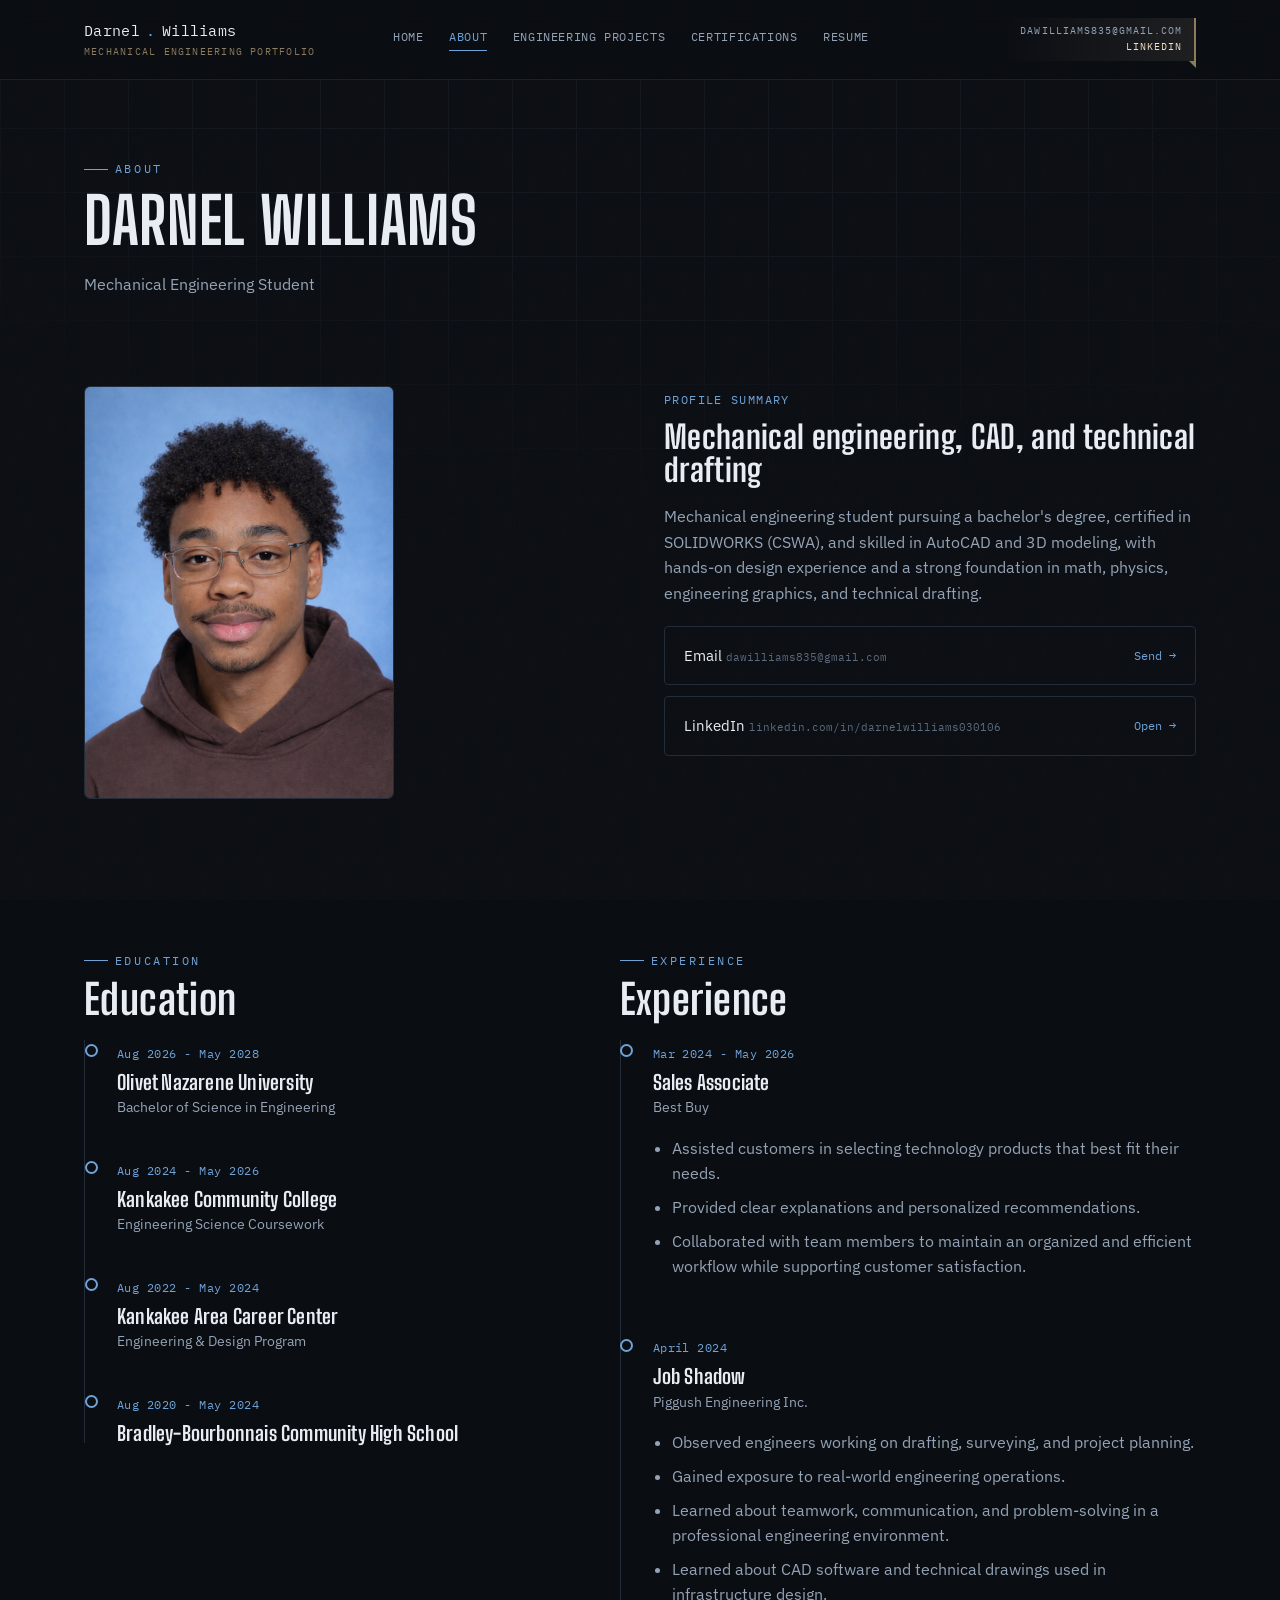
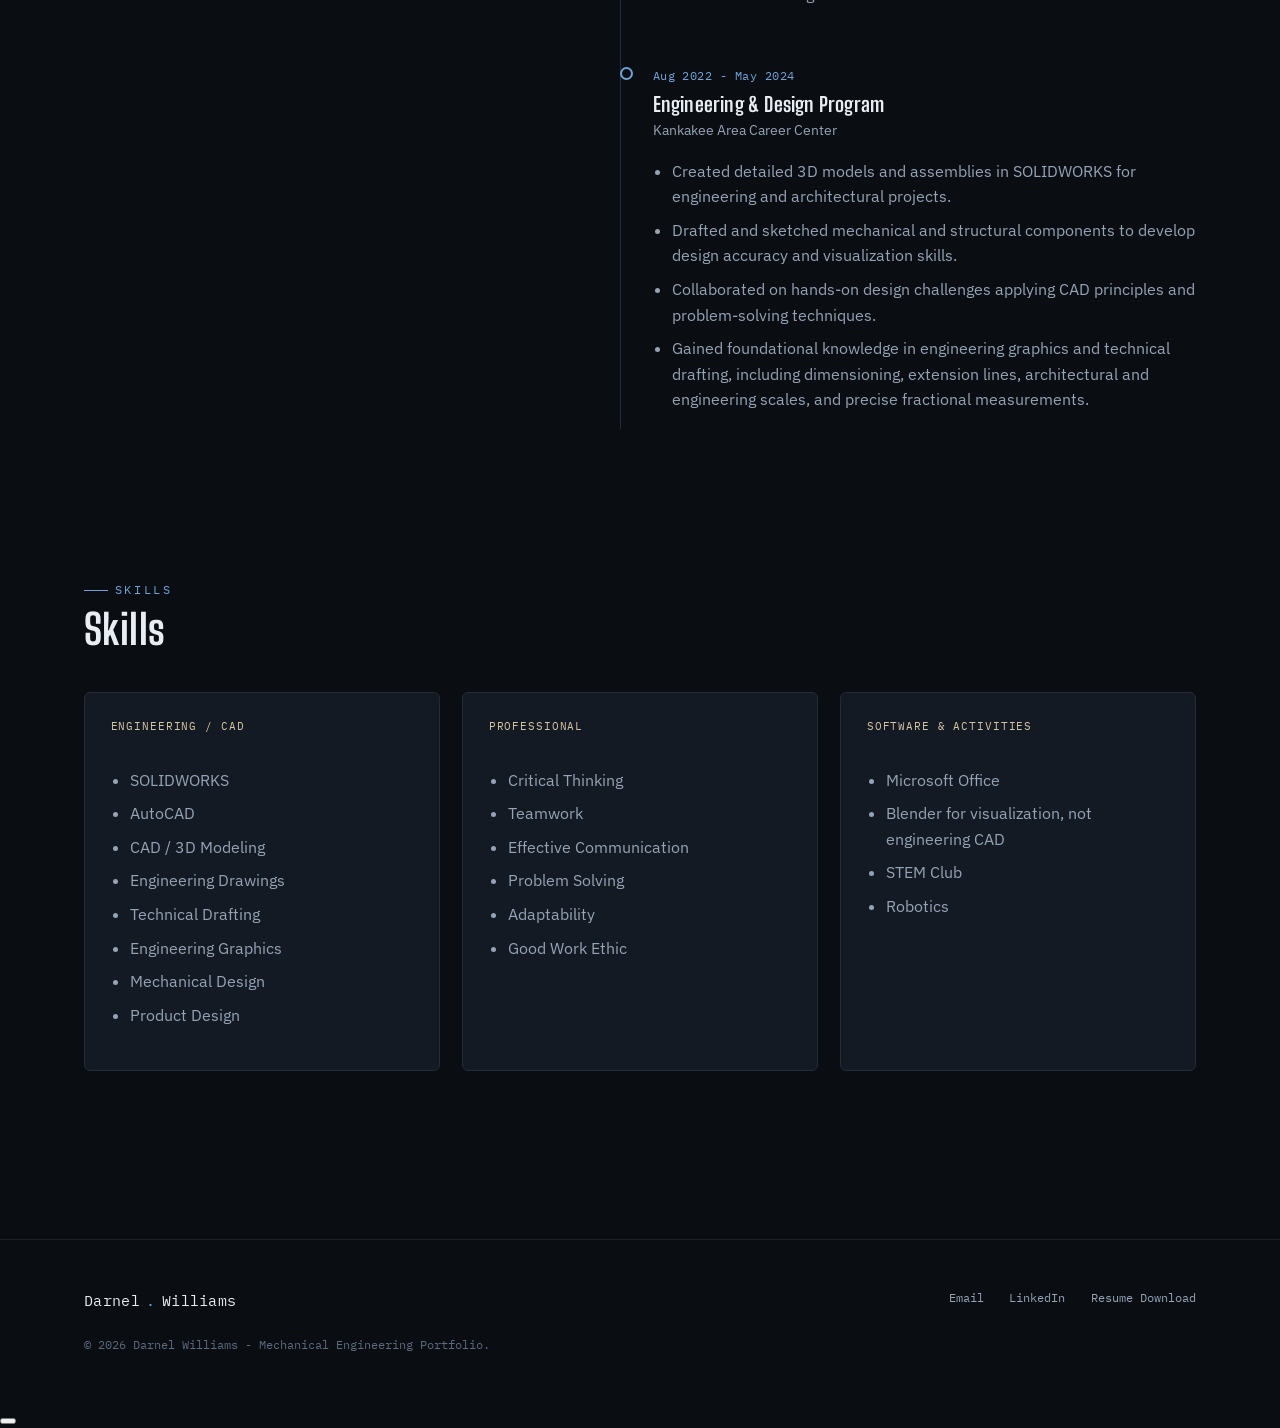
==== about.html @ dfe02fdb "Fix project gallery thumbnail layout" ====
<!DOCTYPE html>
<html lang="en">
<head>
  <meta charset="UTF-8" />
  <meta name="viewport" content="width=device-width, initial-scale=1.0" />
  <title>About - Darnel Williams</title>
  <link rel="preconnect" href="https://fonts.googleapis.com" />
  <link rel="preconnect" href="https://fonts.gstatic.com" crossorigin />
  <link href="https://fonts.googleapis.com/css2?family=Big+Shoulders:wght@500;600;700&family=IBM+Plex+Sans:wght@400;500;600&family=IBM+Plex+Mono:wght@400;500&display=swap" rel="stylesheet" />
  <link rel="stylesheet" href="css/style.css?v=20260726-project-gallery" />
</head>
<body>
  <div class="scroll-progress"></div>

  <header class="site-header">
    <div class="container nav">
      <a class="nav-brand" href="index.html">
        <span class="nav-mark">Darnel<span class="dot">.</span>Williams</span>
        <span class="nav-subtitle">Mechanical Engineering Portfolio</span>
      </a>
      <div class="nav-contact" aria-label="Contact links">
        <a href="mailto:dawilliams835@gmail.com">dawilliams835@gmail.com</a>
        <a href="https://linkedin.com/in/darnelwilliams030106/" target="_blank" rel="noopener">LinkedIn</a>
      </div>
      <nav class="nav-links" id="nav-links">
        <a href="index.html">Home</a>
        <a href="about.html">About</a>
        <a href="projects.html">Engineering Projects</a>
        <a href="certifications.html">Certifications</a>
        <a href="resume.html">Resume</a>
      </nav>
      <button class="nav-toggle" aria-label="Toggle navigation" aria-expanded="false">
        <svg width="18" height="18" viewBox="0 0 18 18" fill="none"><path d="M1 4H17M1 9H17M1 14H17" stroke="currentColor" stroke-width="1.5"/></svg>
      </button>
    </div>
  </header>

  <main>
    <section class="page-intro">
      <div class="container">
        <span class="eyebrow reveal">About</span>
        <h1 class="page-title reveal reveal-delay-1">Darnel Williams</h1>
        <p class="page-desc reveal reveal-delay-2">Mechanical Engineering Student</p>
      </div>
    </section>

    <section class="section">
      <div class="container two-col">
        <div class="reveal">
          <div class="project-hero-media profile-photo">
            <img src="assets/images/profile/profile.png" alt="Portrait of Darnel Williams" />
          </div>
        </div>
        <div class="reveal reveal-delay-1">
          <span class="detail-label">Profile Summary</span>
          <h2 class="detail-title">Mechanical engineering, CAD, and technical drafting</h2>
          <div class="detail-body">
            <p>Mechanical engineering student pursuing a bachelor's degree, certified in SOLIDWORKS (CSWA), and skilled in AutoCAD and 3D modeling, with hands-on design experience and a strong foundation in math, physics, engineering graphics, and technical drafting.</p>
          </div>
          <div class="download-list">
            <a class="download-row" href="mailto:dawilliams835@gmail.com">
              <span>
                <span class="download-name">Email</span>
                <span class="download-meta">dawilliams835@gmail.com</span>
              </span>
              <span class="download-link">Send &rarr;</span>
            </a>
            <a class="download-row" href="https://linkedin.com/in/darnelwilliams030106/" target="_blank" rel="noopener">
              <span>
                <span class="download-name">LinkedIn</span>
                <span class="download-meta">linkedin.com/in/darnelwilliams030106</span>
              </span>
              <span class="download-link">Open &rarr;</span>
            </a>
          </div>
        </div>
      </div>
    </section>

    <section class="section">
      <div class="container about-split">
        <div>
          <div class="section-head reveal">
            <div>
              <span class="eyebrow">Education</span>
              <h2 class="section-title">Education</h2>
            </div>
          </div>
          <div class="timeline">
            <div class="timeline-item reveal">
              <span class="timeline-date">Aug 2026 - May 2028</span>
              <h3 class="timeline-title">Olivet Nazarene University</h3>
              <p class="timeline-org">Bachelor of Science in Engineering</p>
            </div>
            <div class="timeline-item reveal">
              <span class="timeline-date">Aug 2024 - May 2026</span>
              <h3 class="timeline-title">Kankakee Community College</h3>
              <p class="timeline-org">Engineering Science Coursework</p>
            </div>
            <div class="timeline-item reveal">
              <span class="timeline-date">Aug 2022 - May 2024</span>
              <h3 class="timeline-title">Kankakee Area Career Center</h3>
              <p class="timeline-org">Engineering &amp; Design Program</p>
            </div>
            <div class="timeline-item reveal">
              <span class="timeline-date">Aug 2020 - May 2024</span>
              <h3 class="timeline-title">Bradley-Bourbonnais Community High School</h3>
            </div>
          </div>
        </div>
        <div>
          <div class="section-head reveal">
            <div>
              <span class="eyebrow">Experience</span>
              <h2 class="section-title">Experience</h2>
            </div>
          </div>
          <div class="timeline">
            <div class="timeline-item reveal">
              <span class="timeline-date">Mar 2024 - May 2026</span>
              <h3 class="timeline-title">Sales Associate</h3>
              <p class="timeline-org">Best Buy</p>
              <ul class="detail-list">
                <li>Assisted customers in selecting technology products that best fit their needs.</li>
                <li>Provided clear explanations and personalized recommendations.</li>
                <li>Collaborated with team members to maintain an organized and efficient workflow while supporting customer satisfaction.</li>
              </ul>
            </div>
            <div class="timeline-item reveal">
              <span class="timeline-date">April 2024</span>
              <h3 class="timeline-title">Job Shadow</h3>
              <p class="timeline-org">Piggush Engineering Inc.</p>
              <ul class="detail-list">
                <li>Observed engineers working on drafting, surveying, and project planning.</li>
                <li>Gained exposure to real-world engineering operations.</li>
                <li>Learned about teamwork, communication, and problem-solving in a professional engineering environment.</li>
                <li>Learned about CAD software and technical drawings used in infrastructure design.</li>
              </ul>
            </div>
            <div class="timeline-item reveal">
              <span class="timeline-date">Aug 2022 - May 2024</span>
              <h3 class="timeline-title">Engineering &amp; Design Program</h3>
              <p class="timeline-org">Kankakee Area Career Center</p>
              <ul class="detail-list">
                <li>Created detailed 3D models and assemblies in SOLIDWORKS for engineering and architectural projects.</li>
                <li>Drafted and sketched mechanical and structural components to develop design accuracy and visualization skills.</li>
                <li>Collaborated on hands-on design challenges applying CAD principles and problem-solving techniques.</li>
                <li>Gained foundational knowledge in engineering graphics and technical drafting, including dimensioning, extension lines, architectural and engineering scales, and precise fractional measurements.</li>
              </ul>
            </div>
          </div>
        </div>
      </div>
    </section>

    <section class="section">
      <div class="container">
        <div class="section-head reveal">
          <div>
            <span class="eyebrow">Skills</span>
            <h2 class="section-title">Skills</h2>
          </div>
        </div>
        <div class="card-grid">
          <div class="cert-card reveal">
            <span class="card-tag">Engineering / CAD</span>
            <ul class="detail-list">
              <li>SOLIDWORKS</li>
              <li>AutoCAD</li>
              <li>CAD / 3D Modeling</li>
              <li>Engineering Drawings</li>
              <li>Technical Drafting</li>
              <li>Engineering Graphics</li>
              <li>Mechanical Design</li>
              <li>Product Design</li>
            </ul>
          </div>
          <div class="cert-card reveal reveal-delay-1">
            <span class="card-tag">Professional</span>
            <ul class="detail-list">
              <li>Critical Thinking</li>
              <li>Teamwork</li>
              <li>Effective Communication</li>
              <li>Problem Solving</li>
              <li>Adaptability</li>
              <li>Good Work Ethic</li>
            </ul>
          </div>
          <div class="cert-card reveal reveal-delay-2">
            <span class="card-tag">Software &amp; Activities</span>
            <ul class="detail-list">
              <li>Microsoft Office</li>
              <li>Blender for visualization, not engineering CAD</li>
              <li>STEM Club</li>
              <li>Robotics</li>
            </ul>
          </div>
        </div>
      </div>
    </section>
  </main>

  <footer class="site-footer">
    <div class="container footer-grid">
      <div>
        <div class="nav-mark">Darnel<span class="dot">.</span>Williams</div>
        <p class="footer-note">&copy; <span id="year"></span> Darnel Williams - Mechanical Engineering Portfolio.</p>
      </div>
      <div class="footer-links">
        <a href="mailto:dawilliams835@gmail.com">Email</a>
        <a href="https://linkedin.com/in/darnelwilliams030106/" target="_blank" rel="noopener">LinkedIn</a>
        <a href="assets/resume/resume.pdf?v=20260710-kcc-update" download>Resume Download</a>
      </div>
    </div>
  </footer>

  <script src="js/main.js?v=20260726-project-gallery"></script>
  <script>document.getElementById("year").textContent = new Date().getFullYear();</script>
</body>
</html>
---- css/style.css ----
/* ============================================================
   Portfolio design system
   Fonts: Big Shoulders (display/technical), IBM Plex Sans (body),
          IBM Plex Mono (labels, data, code)
   ============================================================ */

:root {
  --bg: #0a0d12;
  --bg-raised: #10141b;
  --bg-panel: #141a23;
  --bg-panel-hover: #182029;
  --border: #232c39;
  --border-soft: #1a212b;
  --text: #e8edf4;
  --text-dim: #94a3b5;
  --text-faint: #5b6a7d;
  --accent: #6fa3d8;
  --accent-bright: #9cc4ec;
  --accent-dim: #35526e;
  --accent-wash: rgba(111, 163, 216, 0.08);
  --accent-wash-strong: rgba(111, 163, 216, 0.16);
  --sand: #d8c7a5;
  --sand-bright: #efe1c5;
  --sand-dim: #8d7b5d;
  --sand-wash: rgba(216, 199, 165, 0.1);
  --amber: #d3a86a;
  --danger: #d87f7f;

  --font-display: "Big Shoulders", "Arial Narrow", sans-serif;
  --font-body: "IBM Plex Sans", -apple-system, sans-serif;
  --font-mono: "IBM Plex Mono", "SFMono-Regular", monospace;

  --max-width: 1240px;
  --gutter: clamp(1.5rem, 5vw, 4rem);

  --ease: cubic-bezier(0.16, 1, 0.3, 1);
}

* { box-sizing: border-box; }
html { scroll-behavior: smooth; }

body {
  margin: 0;
  background: var(--bg);
  color: var(--text);
  font-family: var(--font-body);
  font-size: 16px;
  line-height: 1.6;
  -webkit-font-smoothing: antialiased;
  overflow-x: hidden;
}
body.lightbox-open { overflow: hidden; }

/* Fixed blueprint grid + grain overlay */
body::before {
  content: "";
  position: fixed;
  inset: 0;
  z-index: 0;
  pointer-events: none;
  background-image:
    linear-gradient(var(--border-soft) 1px, transparent 1px),
    linear-gradient(90deg, var(--border-soft) 1px, transparent 1px);
  background-size: 64px 64px;
  mask-image: radial-gradient(ellipse 90% 70% at 50% 0%, black 40%, transparent 85%);
  opacity: 0.5;
}

body::after {
  content: "";
  position: fixed;
  inset: 0;
  z-index: 1;
  pointer-events: none;
  opacity: 0.035;
  background-image: url("data:image/svg+xml,%3Csvg xmlns='http://www.w3.org/2000/svg' width='120' height='120'%3E%3Cfilter id='n'%3E%3CfeTurbulence type='fractalNoise' baseFrequency='0.9' numOctaves='2' stitchTiles='stitch'/%3E%3C/filter%3E%3Crect width='100%25' height='100%25' filter='url(%23n)'/%3E%3C/svg%3E");
}

::selection { background: var(--accent-dim); color: var(--text); }

a { color: inherit; text-decoration: none; }

h1, h2, h3, h4 {
  font-family: var(--font-display);
  font-weight: 600;
  letter-spacing: 0.01em;
  margin: 0;
  line-height: 1.02;
}

p { margin: 0; }

img { max-width: 100%; display: block; }

.container {
  max-width: var(--max-width);
  margin: 0 auto;
  padding-inline: var(--gutter);
  position: relative;
  z-index: 2;
}

/* ---------- Utility ---------- */
.eyebrow {
  display: inline-flex;
  align-items: center;
  gap: 0.6em;
  font-family: var(--font-mono);
  font-size: 0.72rem;
  letter-spacing: 0.22em;
  text-transform: uppercase;
  color: var(--accent);
}
.eyebrow::before {
  content: "";
  width: 24px;
  height: 1px;
  background: var(--accent);
  display: inline-block;
}

.text-dim { color: var(--text-dim); }

.reveal {
  opacity: 0;
  transform: translateY(18px);
  transition: opacity 0.7s var(--ease), transform 0.7s var(--ease);
}
.reveal.is-visible { opacity: 1; transform: translateY(0); }
.reveal-delay-1 { transition-delay: 0.08s; }
.reveal-delay-2 { transition-delay: 0.16s; }
.reveal-delay-3 { transition-delay: 0.24s; }
.reveal-delay-4 { transition-delay: 0.32s; }

/* ---------- Buttons ---------- */
.btn {
  display: inline-flex;
  align-items: center;
  gap: 0.6rem;
  font-family: var(--font-mono);
  font-size: 0.82rem;
  letter-spacing: 0.04em;
  padding: 0.85rem 1.5rem;
  border-radius: 3px;
  border: 1px solid var(--border);
  background: transparent;
  color: var(--text);
  cursor: pointer;
  transition: border-color 0.3s var(--ease), background 0.3s var(--ease), transform 0.2s var(--ease);
  white-space: nowrap;
}
.btn:hover { border-color: var(--accent); background: var(--accent-wash); transform: translateY(-1px); }
.btn:active { transform: translateY(0); }
.btn-primary { background: var(--sand); border-color: var(--sand); color: #11100d; font-weight: 600; }
.btn-primary:hover { background: var(--sand-bright); border-color: var(--sand-bright); }
.btn-arrow { transition: transform 0.3s var(--ease); }
.btn:hover .btn-arrow { transform: translateX(3px); }

/* ---------- Nav ---------- */
.site-header {
  position: sticky;
  top: 0;
  z-index: 50;
  backdrop-filter: blur(14px);
  background: rgba(10, 13, 18, 0.72);
  border-bottom: 1px solid var(--border-soft);
}
.nav {
  display: grid;
  grid-template-columns: minmax(190px, 0.75fr) minmax(420px, 1.35fr) minmax(220px, 0.8fr);
  grid-template-areas: "brand links contact";
  align-items: center;
  column-gap: clamp(1rem, 2.4vw, 2.2rem);
  padding-block: 1.1rem;
}
.nav-mark {
  font-family: var(--font-mono);
  font-size: 0.95rem;
  letter-spacing: 0.02em;
  display: flex;
  align-items: baseline;
  gap: 0.4rem;
}
.nav-mark .dot { color: var(--accent); }
.nav-brand {
  grid-area: brand;
  display: flex;
  flex-direction: column;
  gap: 0.15rem;
}
.nav-subtitle {
  font-family: var(--font-mono);
  font-size: 0.64rem;
  letter-spacing: 0.12em;
  text-transform: uppercase;
  color: var(--sand-dim);
}
.nav-contact {
  grid-area: contact;
  justify-self: end;
  position: relative;
  display: flex;
  flex-direction: column;
  gap: 0.2rem;
  font-family: var(--font-mono);
  font-size: 0.64rem;
  letter-spacing: 0.1em;
  text-transform: uppercase;
  color: var(--sand-bright);
  line-height: 1.25;
  text-align: right;
  padding: 0.46rem 0.75rem 0.46rem 1rem;
  border-right: 2px solid var(--sand-dim);
  background: linear-gradient(90deg, transparent, var(--sand-wash));
}
.nav-contact::before {
  content: "";
  position: absolute;
  right: -2px;
  bottom: -7px;
  border-top: 7px solid var(--sand-dim);
  border-left: 7px solid transparent;
}
.nav-contact a {
  transition: color 0.25s;
  white-space: nowrap;
}
.nav-contact a:first-child { color: var(--text-dim); }
.nav-contact a:last-child { color: var(--sand-bright); }
.nav-contact a:hover { color: var(--text); }
.nav-links {
  grid-area: links;
  display: flex;
  justify-content: center;
  gap: clamp(1rem, 2vw, 2.1rem);
  font-family: var(--font-mono);
  font-size: 0.78rem;
  letter-spacing: 0.05em;
  text-transform: uppercase;
}
.nav-links a {
  position: relative;
  color: var(--text-dim);
  padding-bottom: 4px;
  transition: color 0.25s;
}
.nav-links a::after {
  content: "";
  position: absolute;
  left: 0; bottom: 0;
  width: 0; height: 1px;
  background: var(--accent);
  transition: width 0.3s var(--ease);
}
.nav-links a:hover { color: var(--text); }
.nav-links a:hover::after { width: 100%; }
.nav-links a.active { color: var(--accent); }
.nav-links a.active::after { width: 100%; }

.nav-toggle {
  display: none;
  background: none;
  border: 1px solid var(--border);
  border-radius: 3px;
  width: 40px; height: 40px;
  color: var(--text);
  cursor: pointer;
  align-items: center;
  justify-content: center;
}

@media (max-width: 860px) {
  .site-header {
    z-index: 1000;
    background: rgba(10, 13, 18, 0.94);
  }
  .nav-backdrop {
    position: fixed;
    z-index: 900;
    top: var(--nav-menu-top, 112px);
    right: 0;
    bottom: 0;
    left: 0;
    pointer-events: none;
    opacity: 0;
    background: rgba(10, 13, 18, 0.62);
    background-image:
      linear-gradient(rgba(26, 33, 43, 0.58) 1px, transparent 1px),
      linear-gradient(90deg, rgba(26, 33, 43, 0.58) 1px, transparent 1px);
    background-size: 64px 64px;
    backdrop-filter: blur(18px) saturate(120%);
    -webkit-backdrop-filter: blur(18px) saturate(120%);
    transition: opacity 0.25s var(--ease);
  }
  .nav-backdrop.open {
    pointer-events: auto;
    opacity: 1;
  }
  .nav-toggle { display: flex; }
  body.nav-open { overflow: hidden; }
  body.nav-open .site-header { background: #0a0d12; }
  .nav {
    display: flex;
    align-items: flex-start;
    gap: 1rem;
  }
  .nav-contact {
    order: 3;
    width: 100%;
    flex-direction: row;
    flex-wrap: wrap;
    margin: -0.4rem 0 0;
    font-size: 0.66rem;
    text-align: left;
    border-right: 0;
    border-left: 2px solid var(--sand-dim);
    padding-left: 0.75rem;
  }
  .nav-contact::before { display: none; }
  .nav-links {
    position: fixed;
    z-index: 1001;
    top: var(--nav-menu-top, 112px);
    right: 0;
    bottom: 0;
    left: 0;
    background: transparent;
    backdrop-filter: blur(18px);
    -webkit-backdrop-filter: blur(18px);
    flex-direction: column;
    justify-content: flex-start;
    align-items: flex-start;
    padding: 2rem var(--gutter);
    gap: 1.6rem;
    font-size: 1.1rem;
    transform: translateX(100%);
    transition: transform 0.4s var(--ease);
    border-top: 1px solid var(--border);
    box-shadow: -18px 0 60px rgba(0, 0, 0, 0.45);
  }
  .nav-links a {
    width: 100%;
    padding: 0.9rem 1rem;
    position: relative;
    z-index: 2;
    border: 1px solid var(--border);
    border-radius: 6px;
    background: rgba(20, 26, 35, 0.88);
    box-shadow: 0 14px 32px rgba(0, 0, 0, 0.32);
  }
  .nav-links.open { transform: translateX(0); }
}

/* ---------- Footer ---------- */
.site-footer {
  border-top: 1px solid var(--border-soft);
  padding-block: 3rem;
  margin-top: 6rem;
}
.footer-grid {
  display: flex;
  flex-wrap: wrap;
  gap: 2rem;
  justify-content: space-between;
  align-items: flex-start;
}
.footer-links {
  display: flex;
  gap: 1.6rem;
  font-family: var(--font-mono);
  font-size: 0.78rem;
  color: var(--text-dim);
}
.footer-links a:hover { color: var(--accent); }
.footer-note {
  font-family: var(--font-mono);
  font-size: 0.72rem;
  color: var(--text-faint);
  margin-top: 1.5rem;
}

/* ---------- Hero ---------- */
.hero {
  padding-top: clamp(4rem, 10vh, 7rem);
  padding-bottom: clamp(3rem, 8vh, 5rem);
  position: relative;
}
.hero-grid {
  display: grid;
  grid-template-columns: 1.4fr 1fr;
  gap: 3rem;
  align-items: end;
}
.hero-name {
  font-size: clamp(3.2rem, 8vw, 6.4rem);
  text-transform: uppercase;
  letter-spacing: 0.01em;
}
.hero-role {
  font-family: var(--font-mono);
  font-size: clamp(1rem, 2vw, 1.3rem);
  color: var(--accent);
  margin-top: 1.1rem;
}
.hero-desc {
  max-width: 46ch;
  color: var(--text-dim);
  margin-top: 1.4rem;
  font-size: 1.05rem;
}
.hero-interests {
  display: flex;
  flex-wrap: wrap;
  gap: 0.6rem;
  margin-top: 1.8rem;
}
.chip {
  font-family: var(--font-mono);
  font-size: 0.74rem;
  letter-spacing: 0.03em;
  padding: 0.45rem 0.85rem;
  border: 1px solid var(--border);
  border-radius: 3px;
  color: var(--text-dim);
  background: var(--sand-wash);
  transition: border-color 0.25s, color 0.25s;
}
.chip:hover { border-color: var(--sand); color: var(--sand-bright); }
.hero-actions {
  display: flex;
  gap: 1rem;
  margin-top: 2.2rem;
  flex-wrap: wrap;
}
.hero-meta {
  font-family: var(--font-mono);
  font-size: 0.78rem;
  color: var(--text-faint);
  border-left: 1px solid var(--border);
  padding-left: 1.4rem;
  display: flex;
  flex-direction: column;
  gap: 0.9rem;
}
.hero-meta strong { color: var(--text-dim); display: block; font-weight: 500; }

@media (max-width: 860px) {
  .hero-grid { grid-template-columns: 1fr; }
  .hero-meta { border-left: none; border-top: 1px solid var(--border); padding-left: 0; padding-top: 1.2rem; flex-direction: row; flex-wrap: wrap; gap: 1.6rem; }
}

/* ---------- Section shells ---------- */
section { position: relative; z-index: 2; }
.section {
  padding-block: clamp(3.5rem, 8vh, 6rem);
}
.section-head {
  display: flex;
  justify-content: space-between;
  align-items: flex-end;
  gap: 2rem;
  margin-bottom: 2.6rem;
  flex-wrap: wrap;
}
.section-title {
  font-size: clamp(1.9rem, 3.4vw, 2.6rem);
  margin-top: 0.5rem;
}
.section-lede {
  max-width: 60ch;
  color: var(--text-dim);
}

/* ---------- Cards / grid ---------- */
.card-grid {
  display: grid;
  grid-template-columns: repeat(auto-fill, minmax(300px, 1fr));
  gap: 1.4rem;
}
.card {
  background: var(--bg-panel);
  border: 1px solid var(--border);
  border-radius: 6px;
  overflow: hidden;
  transition: transform 0.35s var(--ease), border-color 0.35s var(--ease), box-shadow 0.35s var(--ease);
  display: flex;
  flex-direction: column;
}
.card:hover {
  transform: translateY(-4px);
  border-color: var(--accent-dim);
  box-shadow: 0 20px 40px -20px rgba(0,0,0,0.5);
}
.card-media {
  aspect-ratio: 16/10;
  background: var(--bg-raised);
  border-bottom: 1px solid var(--border);
  overflow: hidden;
  position: relative;
}
.card-media img { width: 100%; height: 100%; object-fit: cover; transition: transform 0.6s var(--ease); }
.card:hover .card-media img { transform: scale(1.05); }
.card-media-empty {
  width: 100%;
  height: 100%;
  display: grid;
  place-items: center;
  font-family: var(--font-mono);
  font-size: 0.8rem;
  color: var(--text-faint);
}
.card-body { padding: 1.4rem; display: flex; flex-direction: column; gap: 0.7rem; flex: 1; }
.card-tag {
  font-family: var(--font-mono);
  font-size: 0.68rem;
  letter-spacing: 0.08em;
  text-transform: uppercase;
  color: var(--sand);
}
.card-title { font-size: 1.3rem; }
.card-text { color: var(--text-dim); font-size: 0.92rem; flex: 1; }
.card-foot {
  display: flex;
  justify-content: space-between;
  align-items: center;
  margin-top: 0.4rem;
  font-family: var(--font-mono);
  font-size: 0.72rem;
  color: var(--text-faint);
}
.card-link {
  display: inline-flex;
  align-items: center;
  gap: 0.4rem;
  color: var(--accent);
  font-family: var(--font-mono);
  font-size: 0.78rem;
}
.card:hover .card-link .btn-arrow { transform: translateX(3px); }
.project-card-wide {
  display: grid;
  grid-template-columns: minmax(0, 1.05fr) minmax(320px, 0.95fr);
  align-items: stretch;
}
.project-card-wide .card-media {
  min-height: 320px;
  border-bottom: 0;
  border-right: 1px solid var(--border);
}
.project-card-wide .card-body {
  justify-content: center;
}

.tag-row { display: flex; flex-wrap: wrap; gap: 0.4rem; }
.tag-pill {
  font-family: var(--font-mono);
  font-size: 0.66rem;
  letter-spacing: 0.03em;
  padding: 0.25rem 0.55rem;
  border: 1px solid var(--border);
  border-radius: 3px;
  color: var(--text-faint);
}

/* ---------- Skills ---------- */
.skill-list { border-top: 1px solid var(--border-soft); }
.skill-row {
  display: grid;
  grid-template-columns: 2fr 3fr auto;
  gap: 1.5rem;
  align-items: center;
  padding: 1.3rem 0;
  border-bottom: 1px solid var(--border-soft);
  transition: background 0.3s;
}
.skill-row:hover { background: var(--accent-wash); }
.skill-name { font-family: var(--font-display); font-size: 1.3rem; letter-spacing: 0.01em; }
.skill-desc { color: var(--text-dim); font-size: 0.9rem; }
.skill-index { font-family: var(--font-mono); color: var(--text-faint); font-size: 0.8rem; }

@media (max-width: 700px) {
  .skill-row { grid-template-columns: 1fr; gap: 0.4rem; }
}

/* ---------- Filters ---------- */
.filter-bar {
  display: flex;
  flex-wrap: wrap;
  gap: 0.6rem;
  margin-bottom: 2.2rem;
}
.filter-btn {
  font-family: var(--font-mono);
  font-size: 0.74rem;
  letter-spacing: 0.03em;
  padding: 0.5rem 0.95rem;
  border: 1px solid var(--border);
  border-radius: 3px;
  background: transparent;
  color: var(--text-dim);
  cursor: pointer;
  transition: all 0.25s var(--ease);
}
.filter-btn:hover { border-color: var(--accent); color: var(--text); }
.filter-btn.active { background: var(--accent); border-color: var(--accent); color: #061019; font-weight: 600; }

/* ---------- Empty state ---------- */
.empty-state {
  border: 1px dashed var(--border);
  border-radius: 6px;
  padding: 3rem 2rem;
  text-align: center;
  color: var(--text-faint);
  font-size: 0.9rem;
}
.empty-state h3 {
  font-family: var(--font-display);
  color: var(--text);
  font-size: 1.5rem;
  margin-bottom: 0.7rem;
}
.empty-state p {
  color: var(--text-dim);
  max-width: 58ch;
  margin: 0 auto;
}

/* ---------- Page intro (sub-pages) ---------- */
.page-intro { padding-top: clamp(3rem, 8vh, 5rem); padding-bottom: 1rem; }
.page-title { font-size: clamp(2.4rem, 6vw, 4rem); text-transform: uppercase; margin-top: 0.6rem; }
.page-desc { max-width: 60ch; color: var(--text-dim); margin-top: 1.2rem; }

/* ---------- Certification cards ---------- */
.cert-card {
  background: var(--bg-panel);
  border: 1px solid var(--border);
  border-radius: 6px;
  padding: 1.6rem;
  transition: border-color 0.3s, transform 0.3s var(--ease);
  display: flex;
  flex-direction: column;
  gap: 0.9rem;
}
.cert-card:hover { border-color: var(--sand-dim); transform: translateY(-3px); }
.cert-status {
  display: inline-flex;
  align-items: center;
  gap: 0.5rem;
  font-family: var(--font-mono);
  font-size: 0.68rem;
  letter-spacing: 0.06em;
  text-transform: uppercase;
  color: var(--text-faint);
}
.cert-status .dot { width: 6px; height: 6px; border-radius: 50%; background: var(--text-faint); }
.cert-status.earned .dot { background: var(--accent); }
.cert-status.earned { color: var(--accent); }
.cert-status.progress .dot { background: var(--amber); }
.cert-status.progress { color: var(--amber); }
.cert-title { font-family: var(--font-display); font-size: 1.5rem; }
.cert-issuer { font-family: var(--font-mono); font-size: 0.8rem; color: var(--text-dim); }
.cert-meta { font-family: var(--font-mono); font-size: 0.76rem; color: var(--text-faint); }
.cert-desc { color: var(--text-dim); font-size: 0.9rem; }
.cert-foot { display: flex; justify-content: space-between; align-items: center; margin-top: auto; padding-top: 0.6rem; border-top: 1px solid var(--border-soft); font-family: var(--font-mono); font-size: 0.72rem; color: var(--text-faint); }
.cert-badge { min-height: 270px; display: flex; align-items: center; }
.cert-link-disabled { color: var(--text-faint); }
.cert-media {
  width: min(180px, 70%);
  align-self: center;
  margin-bottom: 0.3rem;
  padding: 0.6rem;
  border: 1px solid var(--border-soft);
  border-radius: 6px;
  background: #f7f5ef;
}
.cert-media img {
  width: 100%;
  height: auto;
  object-fit: contain;
}
.cert-media-wide {
  width: 100%;
  max-width: 320px;
  padding: 0.35rem;
}

/* ---------- Drawing / gallery items ---------- */
.gallery-grid {
  display: grid;
  grid-template-columns: repeat(auto-fill, minmax(260px, 1fr));
  gap: 1.2rem;
}
.gallery-item {
  border: 1px solid var(--border);
  border-radius: 6px;
  overflow: hidden;
  background: var(--bg-panel);
}
.gallery-item .media { aspect-ratio: 4/3; background: var(--bg-raised); overflow: hidden; }
.gallery-item img { width: 100%; height: 100%; object-fit: cover; }
.gallery-caption { padding: 0.9rem 1.1rem; display: flex; justify-content: space-between; align-items: center; gap: 0.6rem; }
.gallery-caption .name { font-size: 0.88rem; }
.gallery-caption .dl { font-family: var(--font-mono); font-size: 0.7rem; color: var(--accent); white-space: nowrap; }

.resume-preview {
  display: block;
  width: min(920px, 100%);
  margin-inline: auto;
  padding: clamp(0.6rem, 2vw, 1rem);
  border: 1px solid var(--border);
  border-radius: 6px;
  background: var(--bg-panel);
}
.resume-preview img {
  display: block;
  width: 100%;
  height: auto;
  background: #fff;
  box-shadow: 0 24px 50px rgba(0, 0, 0, 0.32);
}

/* ---------- Timeline (About) ---------- */
.timeline { border-left: 1px solid var(--border); padding-left: 2rem; display: flex; flex-direction: column; gap: 2.4rem; margin-top: 1rem; }
.timeline-item { position: relative; }
.timeline-item::before {
  content: "";
  position: absolute;
  left: -2.02rem;
  top: 0.3rem;
  width: 9px; height: 9px;
  border-radius: 50%;
  background: var(--bg);
  border: 2px solid var(--accent);
}
.timeline-date { font-family: var(--font-mono); font-size: 0.74rem; color: var(--accent); letter-spacing: 0.04em; }
.timeline-title { font-size: 1.25rem; margin-top: 0.4rem; font-family: var(--font-display); }
.timeline-org { color: var(--text-dim); font-size: 0.9rem; margin-top: 0.2rem; }
.timeline-desc { color: var(--text-dim); font-size: 0.92rem; margin-top: 0.5rem; max-width: 60ch; }
.about-split {
  display: grid;
  grid-template-columns: minmax(0, 0.9fr) minmax(0, 1.1fr);
  gap: clamp(2rem, 5vw, 4.5rem);
  align-items: start;
}
.about-split .section-head { margin-bottom: 1.2rem; }

/* ---------- Contact ---------- */
.contact-grid {
  display: grid;
  grid-template-columns: 1fr 1fr;
  gap: 3rem;
}
.contact-list { display: flex; flex-direction: column; }
.contact-row {
  display: flex;
  justify-content: space-between;
  align-items: center;
  padding: 1.3rem 0;
  border-bottom: 1px solid var(--border-soft);
  transition: padding-left 0.3s var(--ease), color 0.3s;
}
.contact-row:hover { padding-left: 0.6rem; color: var(--accent-bright); }
.contact-label { font-family: var(--font-mono); font-size: 0.72rem; color: var(--text-faint); letter-spacing: 0.05em; text-transform: uppercase; }
.contact-value { font-size: 1.05rem; }

.form-field { display: flex; flex-direction: column; gap: 0.5rem; margin-bottom: 1.3rem; }
.form-field label { font-family: var(--font-mono); font-size: 0.72rem; color: var(--text-faint); letter-spacing: 0.05em; text-transform: uppercase; }
.form-field input, .form-field textarea {
  background: var(--bg-panel);
  border: 1px solid var(--border);
  border-radius: 4px;
  padding: 0.85rem 1rem;
  color: var(--text);
  font-family: var(--font-body);
  font-size: 0.95rem;
  transition: border-color 0.25s;
}
.form-field input:focus, .form-field textarea:focus { outline: none; border-color: var(--accent); }
.form-field textarea { resize: vertical; min-height: 130px; }
.form-note { font-family: var(--font-mono); font-size: 0.72rem; color: var(--text-faint); margin-top: 0.8rem; }
.form-success { display: none; border: 1px solid var(--accent-dim); background: var(--accent-wash); border-radius: 4px; padding: 1.1rem 1.2rem; font-family: var(--font-mono); font-size: 0.85rem; color: var(--accent-bright); margin-top: 1.2rem; }
.form-success.show { display: block; }

@media (max-width: 860px) {
  .contact-grid { grid-template-columns: 1fr; }
}

/* ---------- Project detail template ---------- */
.project-hero {
  padding-top: clamp(3rem, 8vh, 5rem);
  display: grid;
  grid-template-columns: 1.3fr 1fr;
  gap: 3rem;
  align-items: start;
}
.project-hero-media {
  margin: 0;
  aspect-ratio: 4/3;
  background: var(--bg-panel);
  border: 1px solid var(--border);
  border-radius: 6px;
  overflow: hidden;
}
.project-hero-media img { width: 100%; height: 100%; object-fit: cover; }
.project-feature {
  display: grid;
  grid-template-columns: minmax(0, 0.9fr) minmax(420px, 1.1fr);
  gap: clamp(2rem, 5vw, 4rem);
  align-items: center;
}
.project-visual-stack {
  display: grid;
  grid-template-columns: minmax(0, 1fr) minmax(150px, 0.45fr);
  gap: 1rem;
  align-items: center;
}
.project-feature .project-main-media {
  aspect-ratio: 4/3;
  min-height: 0;
}
.project-side-media {
  display: grid;
  gap: 1rem;
}
.project-side-media .project-hero-media {
  aspect-ratio: 16/10;
  min-height: 0;
}
.project-hero-media.media-contain img {
  object-fit: contain;
  padding: 0.35rem;
  background: #f6f4ef;
}
.image-zoom {
  appearance: none;
  border: 0;
  border-radius: inherit;
  display: block;
  position: relative;
  width: 100%;
  height: 100%;
  padding: 0;
  background: transparent;
  color: inherit;
  cursor: zoom-in;
  overflow: hidden;
}
.image-zoom:focus-visible {
  outline: 2px solid var(--accent);
  outline-offset: -3px;
}
.image-lightbox {
  position: fixed;
  inset: 0;
  z-index: 2000;
  display: none;
  place-items: center;
  padding: clamp(1rem, 4vw, 2.5rem);
  background: rgba(4, 6, 9, 0.86);
  backdrop-filter: blur(14px);
  -webkit-backdrop-filter: blur(14px);
}
.image-lightbox.open { display: grid; }
.image-lightbox-panel {
  width: min(1120px, 100%);
  max-height: 92vh;
  display: grid;
  gap: 0.85rem;
}
.image-lightbox img {
  width: 100%;
  max-height: 82vh;
  object-fit: contain;
  border: 1px solid var(--border);
  border-radius: 6px;
  background: var(--bg-panel);
  box-shadow: 0 28px 70px rgba(0, 0, 0, 0.55);
}
.image-lightbox-caption {
  color: var(--text-dim);
  font-size: 0.9rem;
}
.image-lightbox-close {
  position: absolute;
  top: 1rem;
  right: 1rem;
  width: 42px;
  height: 42px;
  border: 1px solid var(--border);
  border-radius: 4px;
  background: rgba(20, 26, 35, 0.92);
  color: var(--text);
  font-size: 1.4rem;
  line-height: 1;
  cursor: pointer;
}
.image-lightbox-close:hover { border-color: var(--accent); }
.profile-photo {
  display: grid;
  place-items: center;
  aspect-ratio: 3/4;
  width: min(310px, 100%);
  max-height: 465px;
  justify-self: center;
}
.profile-photo img {
  width: 100%;
  height: 100%;
  object-fit: contain;
  object-position: center;
  background: #111722;
}
.project-facts { border-top: 1px solid var(--border-soft); margin-top: 1.6rem; padding-top: 1.2rem; display: flex; flex-direction: column; gap: 0.9rem; }
.project-fact { display: flex; justify-content: space-between; font-size: 0.88rem; }
.project-fact .k { font-family: var(--font-mono); color: var(--text-faint); text-transform: uppercase; letter-spacing: 0.04em; font-size: 0.7rem; }
.project-fact .v { color: var(--text-dim); text-align: right; }

.project-media-grid {
  display: grid;
  grid-template-columns: repeat(auto-fit, minmax(260px, 1fr));
  gap: 1.2rem;
  margin-top: 1.4rem;
}
.project-media-item {
  margin: 0;
  border: 1px solid var(--border);
  border-radius: 6px;
  overflow: hidden;
  background: var(--bg-panel);
}
.project-media-item img {
  width: 100%;
  aspect-ratio: 4/3;
  object-fit: cover;
  background: var(--bg-raised);
}
.project-media-item.media-contain img {
  object-fit: contain;
  padding: 0.8rem;
  background: #f6f4ef;
}
.project-media-item figcaption {
  padding: 0.9rem 1rem;
  color: var(--text-dim);
  font-size: 0.86rem;
}

.detail-section { padding-block: clamp(2.6rem, 6vh, 4rem); border-top: 1px solid var(--border-soft); }
.detail-section:first-of-type { border-top: none; }
.detail-label { font-family: var(--font-mono); font-size: 0.72rem; letter-spacing: 0.12em; text-transform: uppercase; color: var(--accent); }
.detail-title { font-size: clamp(1.5rem, 3vw, 2rem); margin-top: 0.6rem; }
.detail-body { color: var(--text-dim); max-width: 74ch; margin-top: 1.1rem; }
.detail-body p + p { margin-top: 1rem; }
.detail-list { color: var(--text-dim); margin-top: 1.1rem; padding-left: 1.2rem; display: flex; flex-direction: column; gap: 0.5rem; }

.two-col { display: grid; grid-template-columns: 1fr 1fr; gap: 3rem; }
@media (max-width: 860px) {
  .project-hero { grid-template-columns: 1fr; }
  .project-feature,
  .project-card-wide {
    grid-template-columns: 1fr;
  }
  .project-visual-stack {
    grid-template-columns: 1fr;
  }
  .project-side-media {
    grid-template-columns: 1fr 1fr;
  }
  .project-feature .project-main-media {
    min-height: 0;
    aspect-ratio: 4/3;
  }
  .project-card-wide .card-media {
    min-height: 0;
    border-right: 0;
    border-bottom: 1px solid var(--border);
  }
  .two-col { grid-template-columns: 1fr; gap: 1.5rem; }
  .about-split { grid-template-columns: 1fr; }
}

.download-list { display: flex; flex-direction: column; margin-top: 1.2rem; }
.download-row {
  display: flex;
  justify-content: space-between;
  align-items: center;
  padding: 1rem 1.2rem;
  border: 1px solid var(--border);
  border-radius: 4px;
  margin-bottom: 0.7rem;
  transition: border-color 0.25s, background 0.25s;
}
.download-row:hover { border-color: var(--sand-dim); background: var(--sand-wash); }
.download-name { font-size: 0.92rem; }
.download-meta { font-family: var(--font-mono); font-size: 0.7rem; color: var(--text-faint); margin-top: 0.2rem; }
.download-link { font-family: var(--font-mono); font-size: 0.76rem; color: var(--accent); white-space: nowrap; margin-left: 1rem; }

.project-nav {
  display: flex;
  justify-content: space-between;
  padding-block: 2.4rem;
  border-top: 1px solid var(--border-soft);
  font-family: var(--font-mono);
  font-size: 0.82rem;
}
.project-nav a { color: var(--text-dim); transition: color 0.25s; }
.project-nav a:hover { color: var(--accent); }

@media (max-width: 600px) {
  :root { --gutter: 1.35rem; }

  .site-header { background: rgba(10, 13, 18, 0.9); }
  .nav { padding-block: 0.9rem; gap: 0.85rem; }
  .nav-mark { font-size: 0.86rem; }
  .nav-subtitle { font-size: 0.56rem; line-height: 1.55; }
  .nav-contact {
    gap: 0.15rem 0.65rem;
    font-size: 0.58rem;
    letter-spacing: 0.08em;
  }

  .hero {
    padding-top: 3.1rem;
    padding-bottom: 2.8rem;
  }
  .hero-name { font-size: clamp(3.1rem, 18vw, 4.8rem); }
  .hero-desc,
  .page-desc {
    font-size: 0.98rem;
    line-height: 1.65;
  }
  .hero-actions,
  .filter-bar {
    gap: 0.7rem;
  }
  .btn {
    width: 100%;
    justify-content: center;
    padding-inline: 1rem;
  }

  .section { padding-block: 3rem; }
  .section-head {
    margin-bottom: 1.7rem;
    gap: 1rem;
  }
  .page-intro {
    padding-top: 2.7rem;
    padding-bottom: 0.3rem;
  }
  .page-title { font-size: clamp(2.6rem, 16vw, 3.7rem); }

  .card-grid,
  .project-media-grid {
    grid-template-columns: 1fr;
    gap: 1rem;
  }
  .project-feature .project-hero-media {
    min-height: 0;
    aspect-ratio: 4/3;
  }
  .project-side-media {
    grid-template-columns: 1fr;
  }
  .project-side-media .project-hero-media {
    aspect-ratio: 16/10;
  }
  .image-lightbox {
    padding: 0.8rem;
  }
  .image-lightbox-close {
    top: 0.75rem;
    right: 0.75rem;
  }
  .card-body,
  .cert-card {
    padding: 1.2rem;
  }
  .cert-media,
  .cert-media-wide {
    max-width: 260px;
  }

  .timeline {
    padding-left: 1.4rem;
    gap: 1.8rem;
  }
  .timeline-item::before { left: -1.42rem; }
  .detail-list {
    padding-left: 1rem;
    gap: 0.45rem;
  }
  .profile-photo {
    width: min(260px, 82vw);
    max-height: 390px;
  }

  .download-row {
    align-items: flex-start;
    gap: 0.8rem;
    padding: 0.9rem 1rem;
  }
  .download-meta {
    display: block;
    overflow-wrap: anywhere;
  }

  .resume-preview {
    padding: 0.45rem;
    border-radius: 4px;
  }
  .resume-preview img { box-shadow: 0 16px 32px rgba(0, 0, 0, 0.28); }

  .footer-grid { gap: 1.4rem; }
  .footer-links {
    width: 100%;
    flex-direction: column;
    gap: 0.75rem;
  }
}

/* ---------- Coming soon (Blog) ---------- */
.coming-soon {
  border: 1px dashed var(--border);
  border-radius: 8px;
  padding: clamp(3rem, 8vh, 5rem) 2rem;
  text-align: center;
  margin-top: 2rem;
}
.coming-soon .eyebrow { justify-content: center; }
.coming-soon h2 { margin-top: 1rem; font-size: clamp(1.8rem, 4vw, 2.6rem); }
.coming-soon p { color: var(--text-dim); max-width: 52ch; margin: 1.1rem auto 0; }

/* ---------- Back to top / scroll progress ---------- */
.scroll-progress {
  position: fixed;
  top: 0; left: 0;
  height: 2px;
  background: var(--accent);
  z-index: 100;
  width: 0%;
  transition: width 0.1s linear;
}

/* ---------- Responsive tweaks ---------- */
@media (max-width: 700px) {
  .section-head { flex-direction: column; align-items: flex-start; }
}
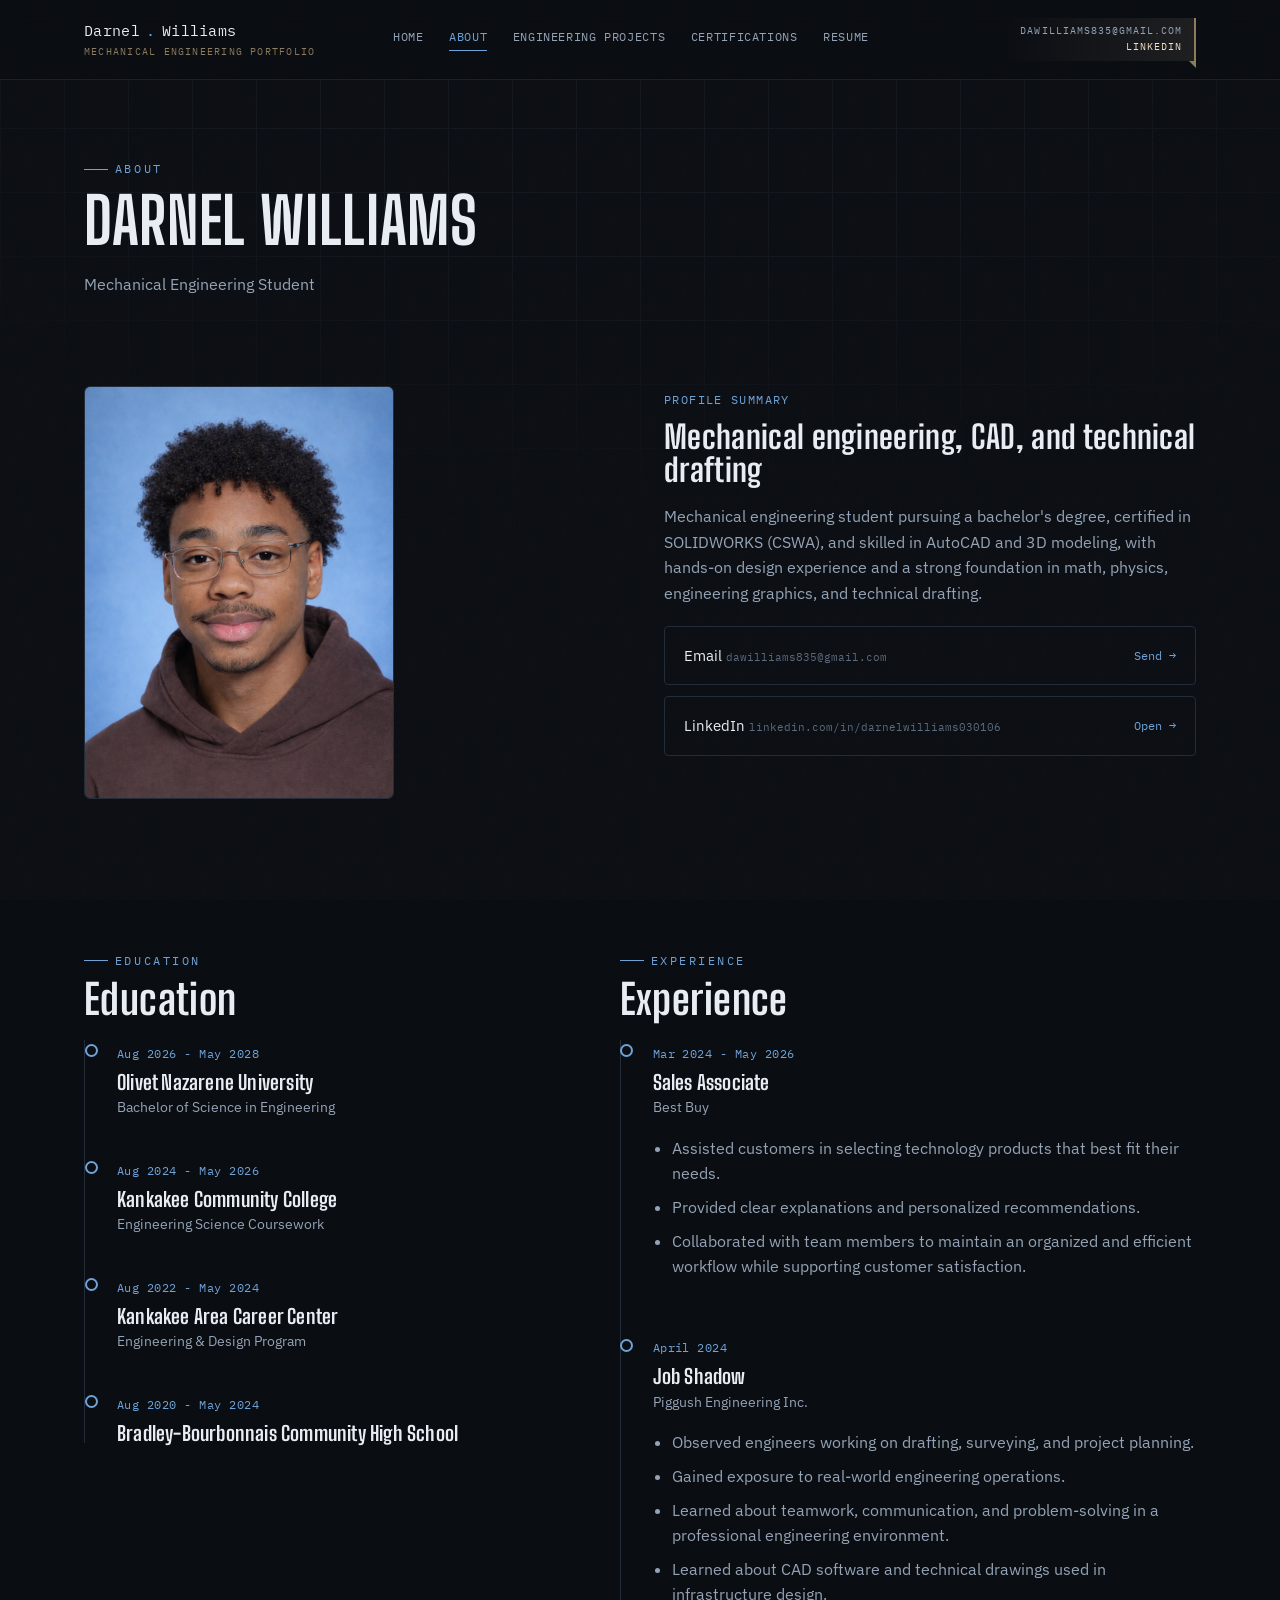
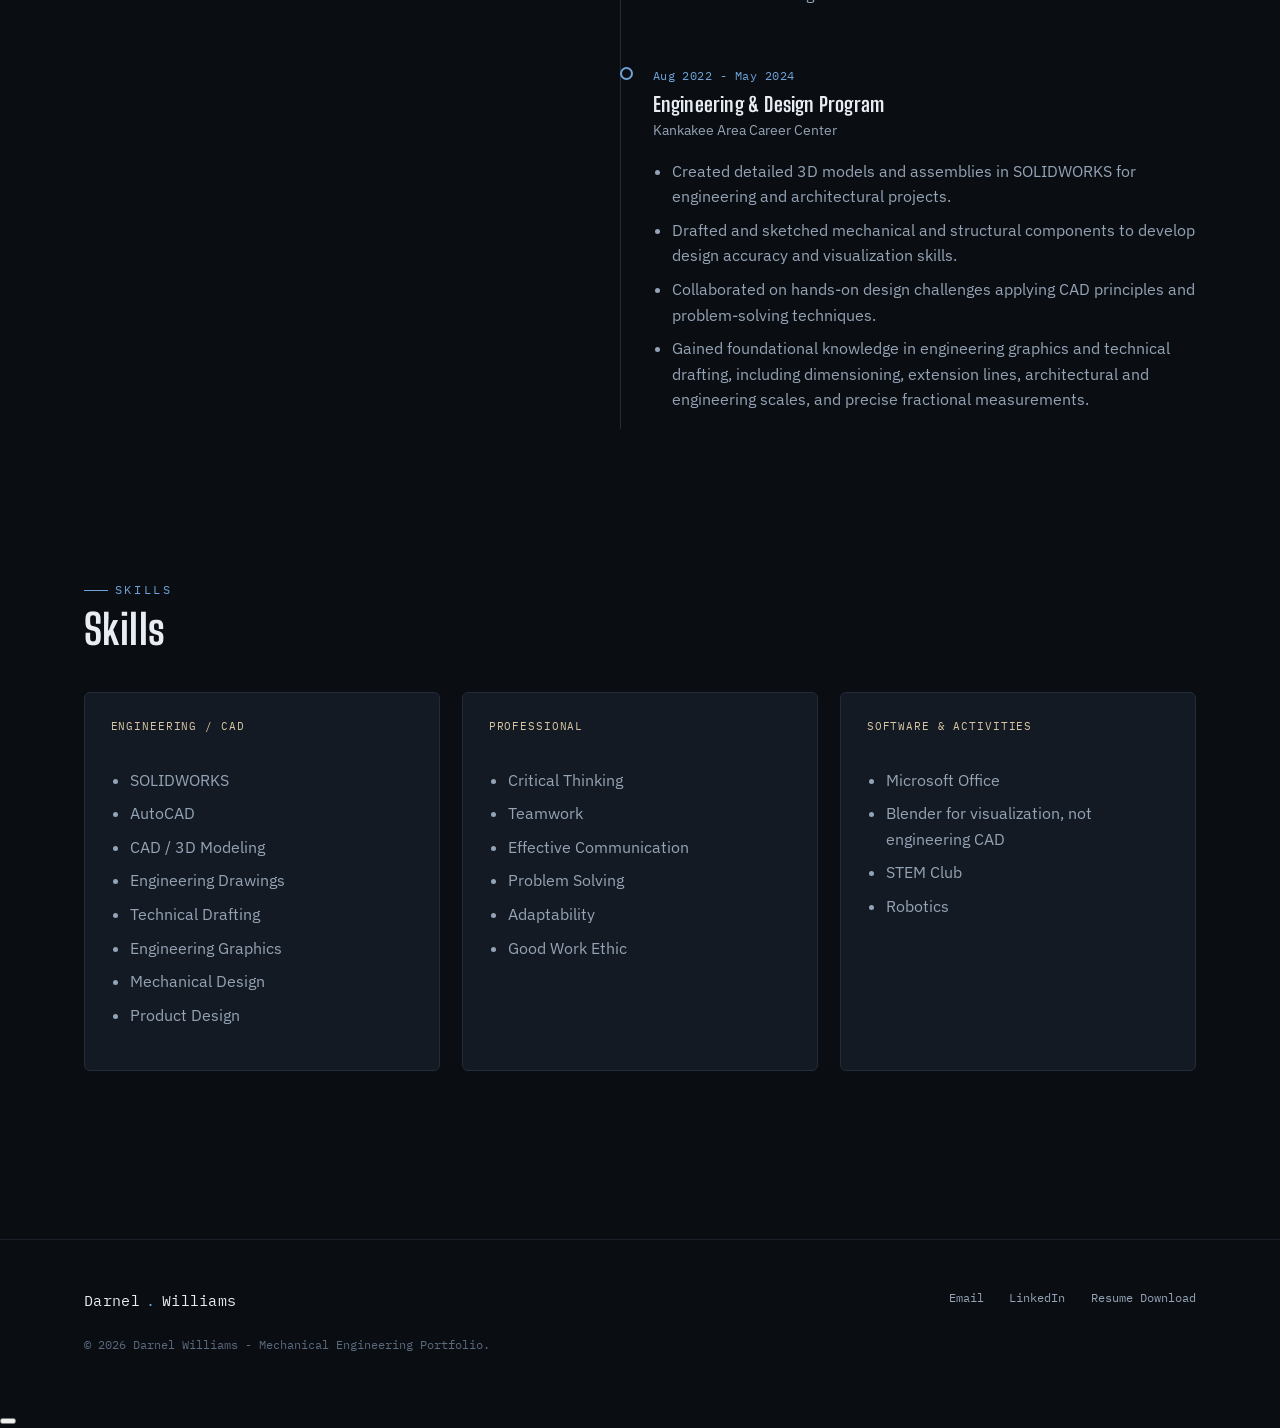
==== commit b5e9be6e: "Update corrected resume" ====
--- a/about.html
+++ b/about.html
@@ -7,7 +7,7 @@
   <link rel="preconnect" href="https://fonts.googleapis.com" />
   <link rel="preconnect" href="https://fonts.gstatic.com" crossorigin />
   <link href="https://fonts.googleapis.com/css2?family=Big+Shoulders:wght@500;600;700&family=IBM+Plex+Sans:wght@400;500;600&family=IBM+Plex+Mono:wght@400;500&display=swap" rel="stylesheet" />
-  <link rel="stylesheet" href="css/style.css?v=20260726-project-gallery" />
+  <link rel="stylesheet" href="css/style.css?v=20260726-project-gallery-2" />
 </head>
 <body>
   <div class="scroll-progress"></div>
@@ -209,12 +209,12 @@
       <div class="footer-links">
         <a href="mailto:dawilliams835@gmail.com">Email</a>
         <a href="https://linkedin.com/in/darnelwilliams030106/" target="_blank" rel="noopener">LinkedIn</a>
-        <a href="assets/resume/resume.pdf?v=20260710-kcc-update" download>Resume Download</a>
+        <a href="assets/resume/resume.pdf?v=20260803-resume-fix" download>Resume Download</a>
       </div>
     </div>
   </footer>
 
-  <script src="js/main.js?v=20260726-project-gallery"></script>
+  <script src="js/main.js?v=20260726-project-gallery-2"></script>
   <script>document.getElementById("year").textContent = new Date().getFullYear();</script>
 </body>
 </html>
--- a/css/style.css
+++ b/css/style.css
@@ -803,33 +803,59 @@
 }
 .project-hero-media img { width: 100%; height: 100%; object-fit: cover; }
 .project-feature {
-  display: grid;
-  grid-template-columns: minmax(0, 0.9fr) minmax(420px, 1.1fr);
-  gap: clamp(2rem, 5vw, 4rem);
+  max-width: 1380px;
+  display: grid;
+  grid-template-columns: minmax(360px, 0.72fr) minmax(620px, 1.28fr);
+  gap: clamp(2rem, 4vw, 3.6rem);
   align-items: center;
 }
 .project-visual-stack {
   display: grid;
-  grid-template-columns: minmax(0, 1fr) minmax(150px, 0.45fr);
-  gap: 1rem;
-  align-items: center;
+  grid-template-columns: minmax(0, 1fr) minmax(210px, 0.5fr);
+  gap: 1.2rem;
+  align-items: stretch;
+}
+.project-visual-stack .project-hero-media {
+  aspect-ratio: auto;
+  display: flex;
+  flex-direction: column;
+  gap: 0.45rem;
+  overflow: visible;
+  border: 0;
+  background: transparent;
 }
 .project-feature .project-main-media {
+  min-height: 0;
+}
+.project-visual-stack .image-zoom {
+  flex: 1;
+  min-height: 0;
+  border: 1px solid var(--border);
+  border-radius: 6px;
+  background: var(--bg-panel);
+}
+.project-side-media {
+  display: grid;
+  gap: 1.05rem;
+}
+.project-main-media .image-zoom {
   aspect-ratio: 4/3;
-  min-height: 0;
-}
-.project-side-media {
-  display: grid;
-  gap: 1rem;
-}
-.project-side-media .project-hero-media {
+}
+.project-side-media .image-zoom {
   aspect-ratio: 16/10;
-  min-height: 0;
 }
 .project-hero-media.media-contain img {
   object-fit: contain;
   padding: 0.35rem;
   background: #f6f4ef;
+}
+.project-visual-stack figcaption {
+  font-family: var(--font-mono);
+  font-size: 0.66rem;
+  letter-spacing: 0.06em;
+  text-transform: uppercase;
+  color: var(--text-faint);
+  line-height: 1.3;
 }
 .image-zoom {
   appearance: none;
@@ -960,15 +986,26 @@
   .project-card-wide {
     grid-template-columns: 1fr;
   }
+  .project-feature {
+    max-width: var(--max-width);
+  }
   .project-visual-stack {
     grid-template-columns: 1fr;
+    width: 100%;
+    min-width: 0;
   }
   .project-side-media {
     grid-template-columns: 1fr 1fr;
+    width: 100%;
+    min-width: 0;
+  }
+  .project-visual-stack .project-hero-media {
+    width: 100%;
+    min-width: 0;
+    aspect-ratio: auto;
   }
   .project-feature .project-main-media {
     min-height: 0;
-    aspect-ratio: 4/3;
   }
   .project-card-wide .card-media {
     min-height: 0;
@@ -1057,12 +1094,15 @@
   }
   .project-feature .project-hero-media {
     min-height: 0;
-    aspect-ratio: 4/3;
+  }
+  .project-visual-stack .project-hero-media {
+    width: 100%;
+    aspect-ratio: auto;
   }
   .project-side-media {
     grid-template-columns: 1fr;
   }
-  .project-side-media .project-hero-media {
+  .project-side-media .image-zoom {
     aspect-ratio: 16/10;
   }
   .image-lightbox {
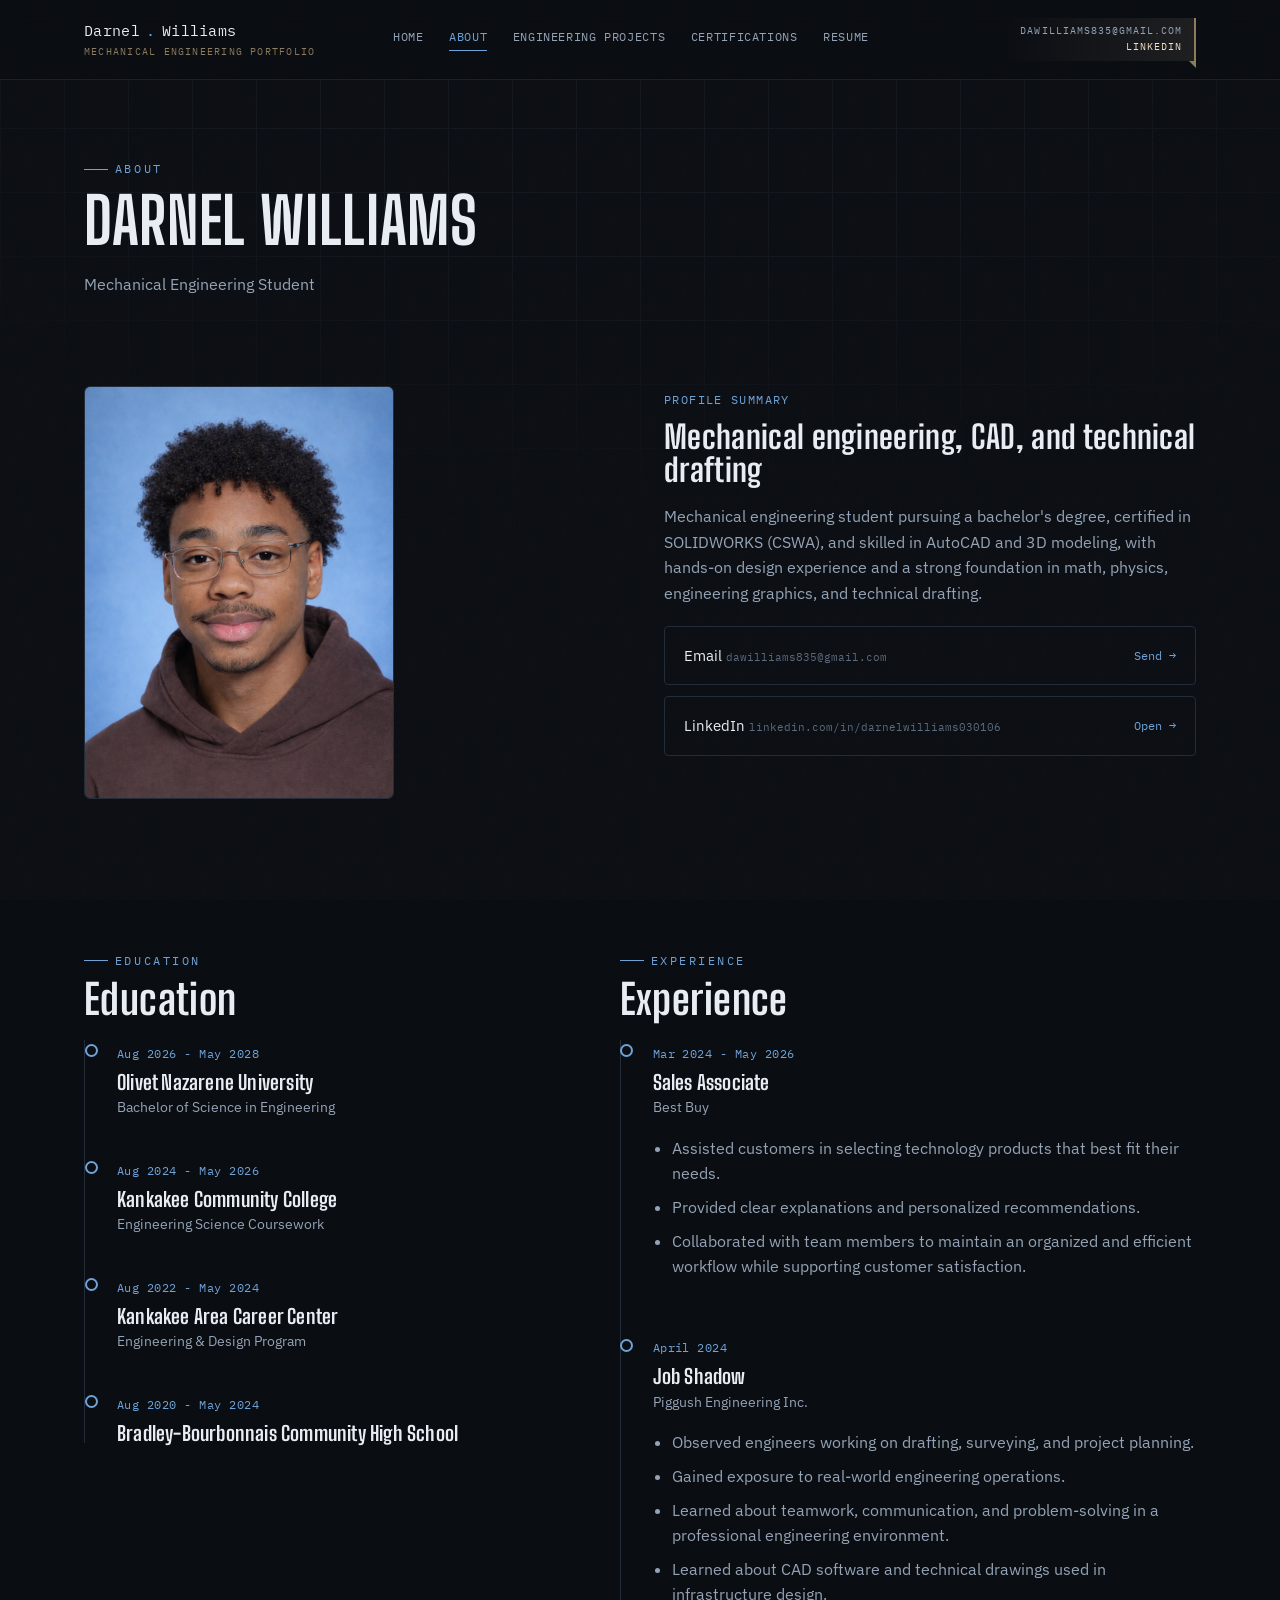
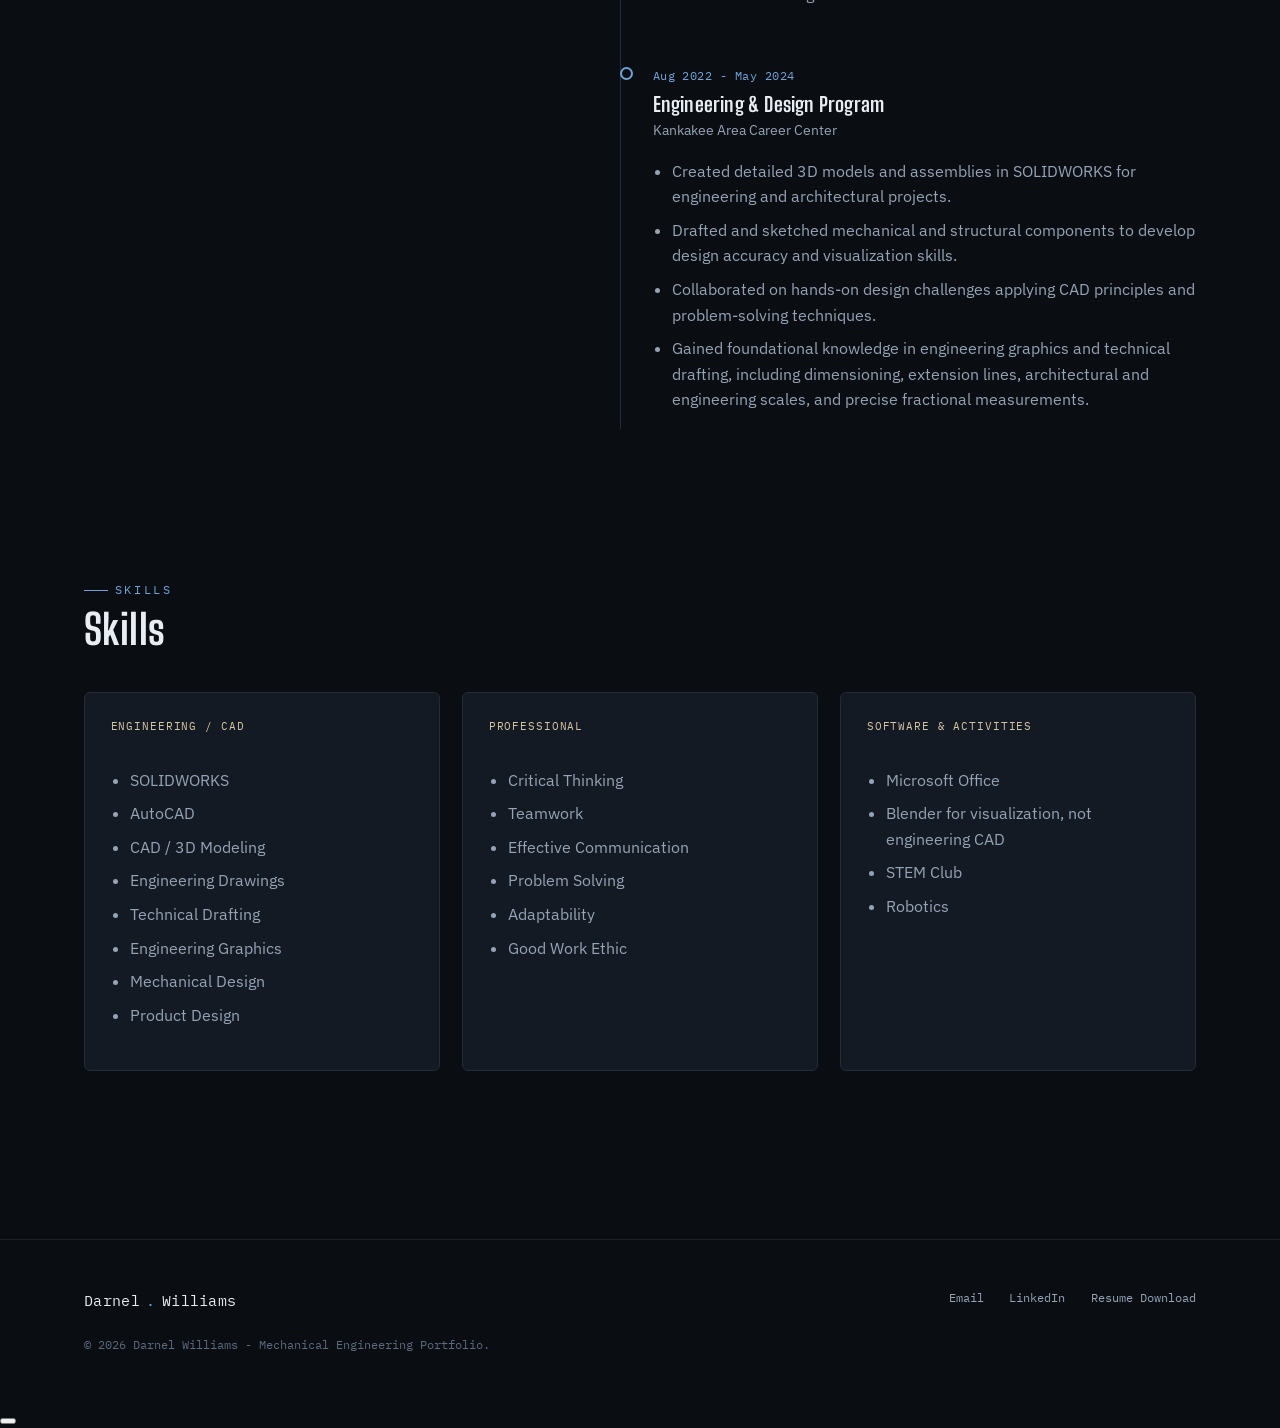
==== commit f83bd89d: "Update resume concentration" ====
--- a/about.html
+++ b/about.html
@@ -209,7 +209,7 @@
       <div class="footer-links">
         <a href="mailto:dawilliams835@gmail.com">Email</a>
         <a href="https://linkedin.com/in/darnelwilliams030106/" target="_blank" rel="noopener">LinkedIn</a>
-        <a href="assets/resume/resume.pdf?v=20260803-resume-fix" download>Resume Download</a>
+        <a href="assets/resume/resume.pdf?v=20260902-concentration" download>Resume Download</a>
       </div>
     </div>
   </footer>
